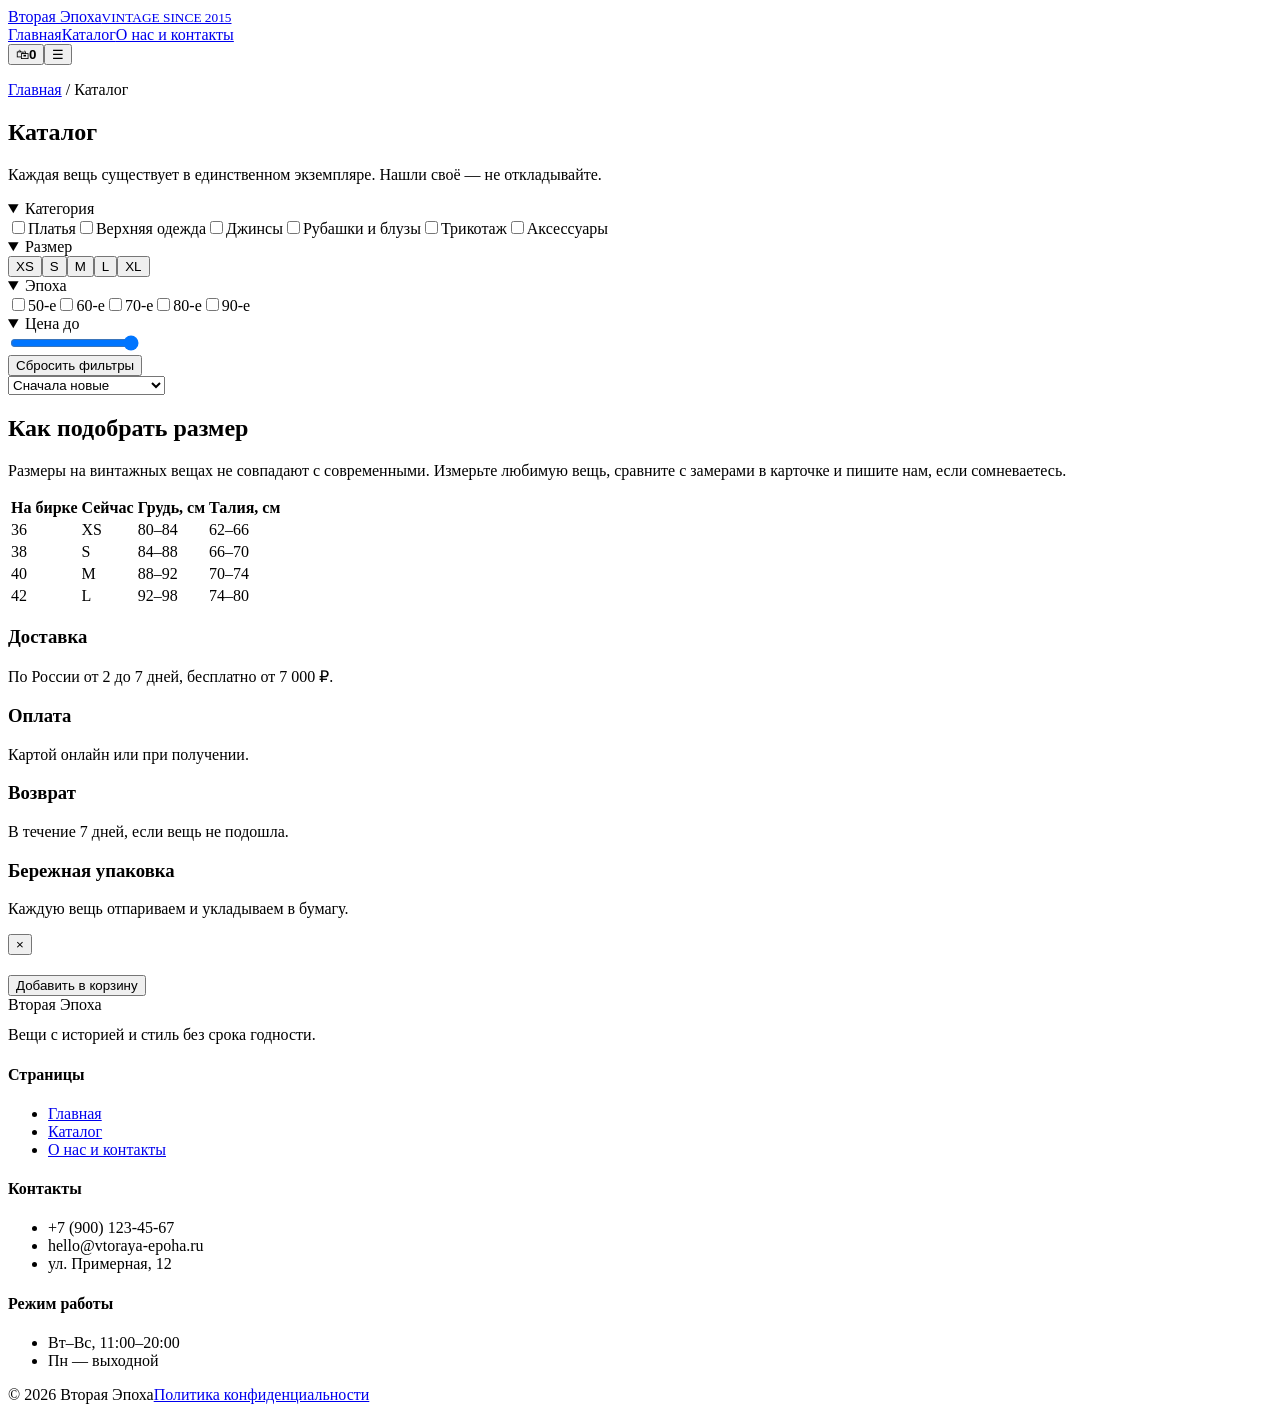
==== Claude/catalog.html @ 3df95a7c "claude" ====
<!DOCTYPE html>
<html lang="ru"><head><meta charset="UTF-8"><meta name="viewport" content="width=device-width, initial-scale=1">
<title>Каталог — Вторая Эпоха</title>
<link rel="preconnect" href="https://fonts.googleapis.com"><link rel="preconnect" href="https://fonts.gstatic.com" crossorigin>
<link href="https://fonts.googleapis.com/css2?family=Inter:wght@400;500;600&family=Playfair+Display:ital,wght@0,400;0,700;1,400&display=swap" rel="stylesheet">
<link rel="stylesheet" href="css/style.css"></head><body>
<header class="header"><div class="container">
<a href="index.html" class="logo">Вторая Эпоха<small>VINTAGE SINCE 2015</small></a>
<nav class="nav" id="nav"><a href="index.html">Главная</a><a href="catalog.html" class="active">Каталог</a><a href="about.html" >О нас и контакты</a></nav>
<div class="tools"><button class="cart" aria-label="Корзина">🛍<b id="cartCount">0</b></button><button class="burger" aria-label="Меню">☰</button></div>
</div></header>
<main>
<section class="page-head"><div class="container"><p class="crumbs"><a href="index.html">Главная</a> / Каталог</p><h1>Каталог</h1>
<p class="lead" style="margin-top:10px">Каждая вещь существует в единственном экземпляре. Нашли своё — не откладывайте.</p></div></section>
<div class="container shop">
<aside class="filters" aria-label="Фильтры">
<details open><summary>Категория</summary>
<label><input type="checkbox" data-cat="Платья">Платья</label><label><input type="checkbox" data-cat="Верхняя одежда">Верхняя одежда</label><label><input type="checkbox" data-cat="Джинсы">Джинсы</label><label><input type="checkbox" data-cat="Рубашки и блузы">Рубашки и блузы</label><label><input type="checkbox" data-cat="Трикотаж">Трикотаж</label><label><input type="checkbox" data-cat="Аксессуары">Аксессуары</label></details>
<details open><summary>Размер</summary><div class="sizes"><button>XS</button><button>S</button><button>M</button><button>L</button><button>XL</button></div></details>
<details open><summary>Эпоха</summary>
<label><input type="checkbox" data-era="1950-е">50-е</label><label><input type="checkbox" data-era="1960-е">60-е</label><label><input type="checkbox" data-era="1970-е">70-е</label><label><input type="checkbox" data-era="1980-е">80-е</label><label><input type="checkbox" data-era="1990-е">90-е</label></details>
<details open><summary>Цена до</summary><input type="range" id="price" min="1000" max="10000" step="100" value="10000"><span id="maxLabel" class="muted"></span></details>
<button class="reset" id="reset">Сбросить фильтры</button></aside>
<div><div class="bar"><span id="count" role="status"></span>
<select id="sort" aria-label="Сортировка"><option value="new">Сначала новые</option><option value="asc">Цена по возрастанию</option><option value="desc">Цена по убыванию</option><option value="pop">Популярные</option></select></div>
<div class="grid g3" id="grid"></div></div></div>

<section class="section alt"><div class="container split"><div><h2>Как подобрать размер</h2><p class="muted">Размеры на винтажных вещах не совпадают с современными. Измерьте любимую вещь, сравните с замерами в карточке и пишите нам, если сомневаетесь.</p></div>
<div class="tbl"><table><thead><tr><th>На бирке</th><th>Сейчас</th><th>Грудь, см</th><th>Талия, см</th></tr></thead><tbody>
<tr><td>36</td><td>XS</td><td>80–84</td><td>62–66</td></tr><tr><td>38</td><td>S</td><td>84–88</td><td>66–70</td></tr><tr><td>40</td><td>M</td><td>88–92</td><td>70–74</td></tr><tr><td>42</td><td>L</td><td>92–98</td><td>74–80</td></tr></tbody></table></div></div></section>

<section class="section"><div class="container"><div class="grid g4">
<div><h3>Доставка</h3><p class="muted">По России от 2 до 7 дней, бесплатно от 7 000 ₽.</p></div>
<div><h3>Оплата</h3><p class="muted">Картой онлайн или при получении.</p></div>
<div><h3>Возврат</h3><p class="muted">В течение 7 дней, если вещь не подошла.</p></div>
<div><h3>Бережная упаковка</h3><p class="muted">Каждую вещь отпариваем и укладываем в бумагу.</p></div></div></div></section>
</main>
<div class="modal" id="modal" role="dialog" aria-modal="true" aria-label="Быстрый просмотр"><div class="modal-box">
<button class="close" aria-label="Закрыть">×</button><div class="ph" id="mPh"></div>
<div class="modal-body"><span class="era" id="mEra"></span><h2 id="mName"></h2><div class="price" id="mPrice"></div><ul id="mList"></ul>
<button class="btn full" id="mAdd">Добавить в корзину</button></div></div></div>
<footer class="footer"><div class="container"><div class="cols">
<div><div class="logo">Вторая Эпоха</div><p style="margin-top:12px;color:var(--line)">Вещи с историей и стиль без срока годности.</p></div>
<div><h4>Страницы</h4><ul><li><a href="index.html">Главная</a></li><li><a href="catalog.html">Каталог</a></li><li><a href="about.html">О нас и контакты</a></li></ul></div>
<div><h4>Контакты</h4><ul><li>+7 (900) 123-45-67</li><li>hello@vtoraya-epoha.ru</li><li>ул. Примерная, 12</li></ul></div>
<div><h4>Режим работы</h4><ul><li>Вт–Вс, 11:00–20:00</li><li>Пн — выходной</li></ul></div>
</div><div class="bottom"><span>© 2026 Вторая Эпоха</span><a href="#">Политика конфиденциальности</a></div></div></footer>
<script src="js/main.js"></script><script src="js/catalog.js"></script></body></html>
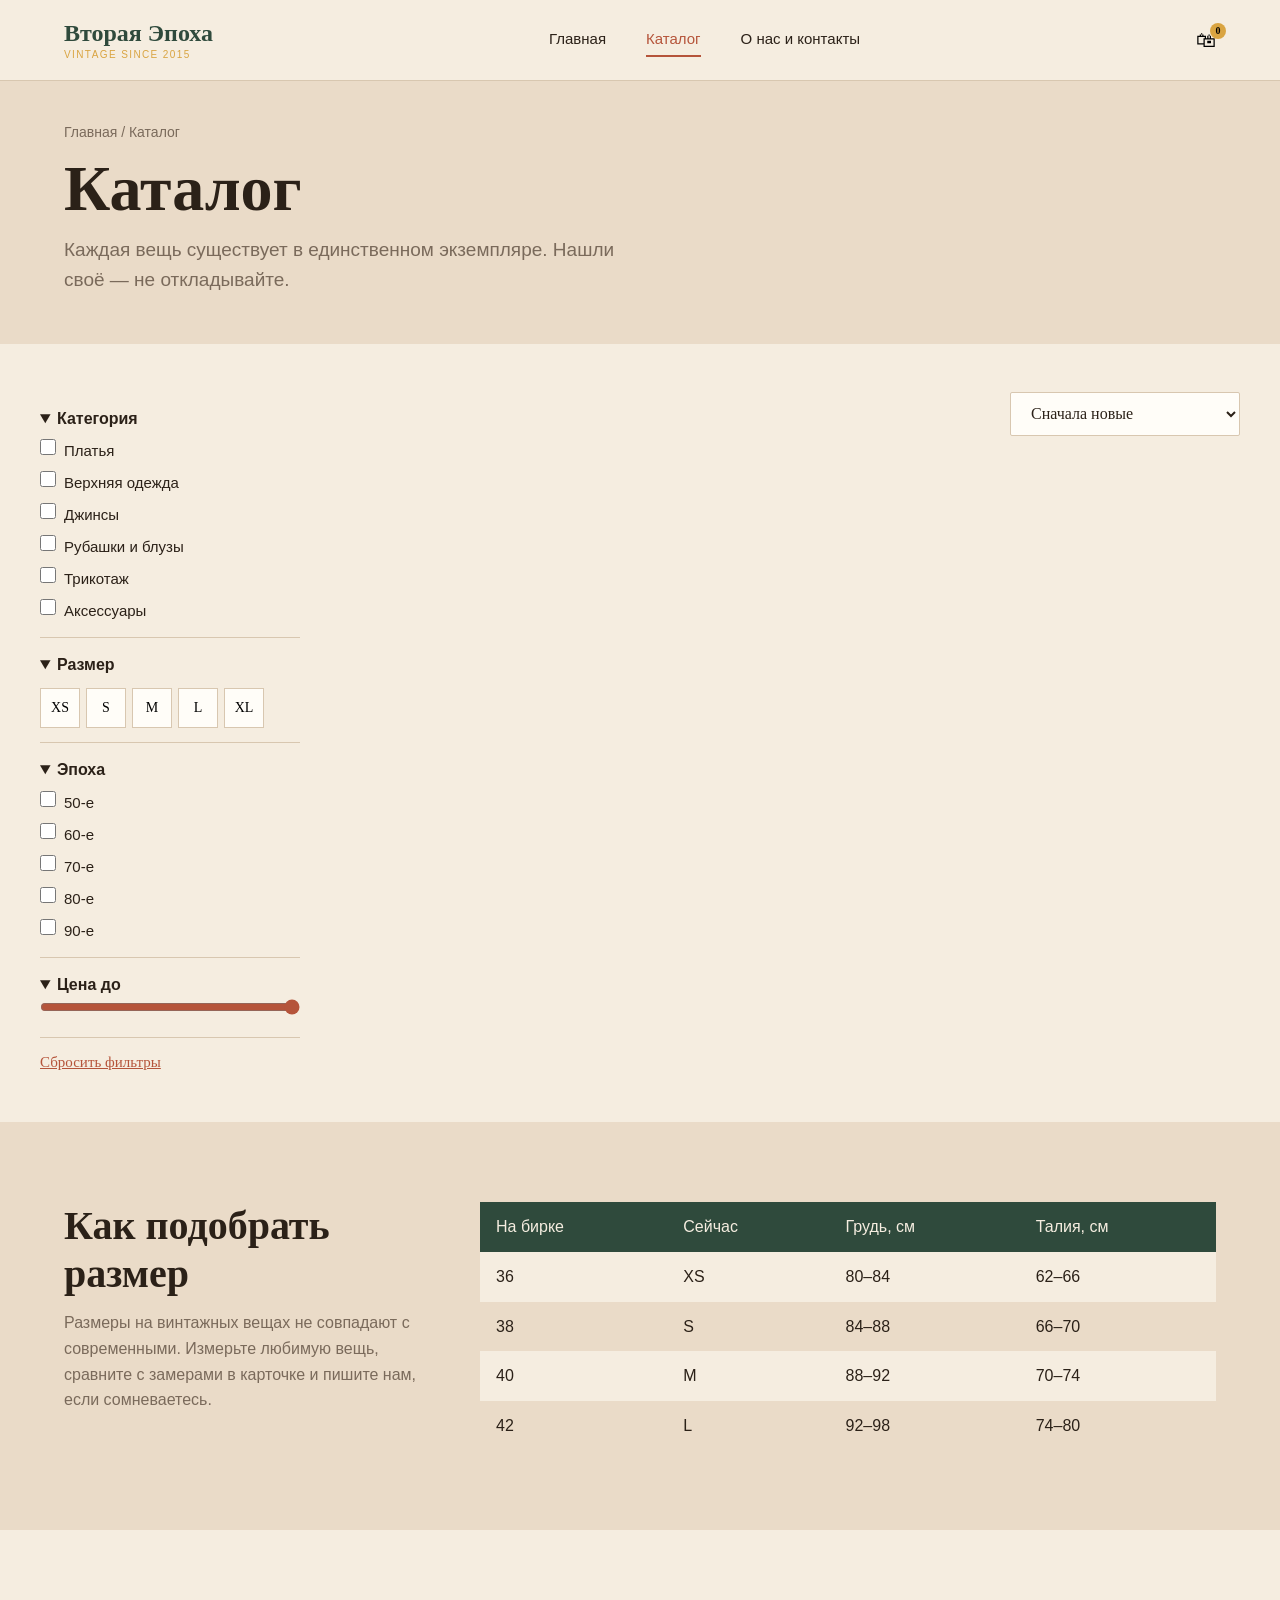
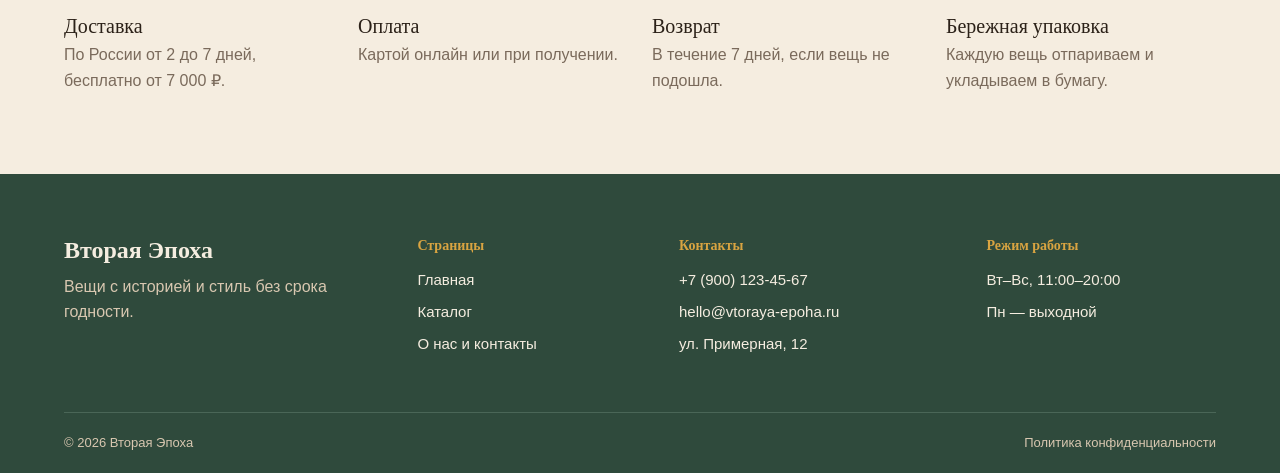
==== commit 9fb5bfaf: "claude" ====
--- a/Claude/catalog.html
+++ b/Claude/catalog.html
@@ -3,7 +3,7 @@
 <title>Каталог — Вторая Эпоха</title>
 <link rel="preconnect" href="https://fonts.googleapis.com"><link rel="preconnect" href="https://fonts.gstatic.com" crossorigin>
 <link href="https://fonts.googleapis.com/css2?family=Inter:wght@400;500;600&family=Playfair+Display:ital,wght@0,400;0,700;1,400&display=swap" rel="stylesheet">
-<link rel="stylesheet" href="css/style.css"></head><body>
+<link rel="stylesheet" href="style.css"></head><body>
 <header class="header"><div class="container">
 <a href="index.html" class="logo">Вторая Эпоха<small>VINTAGE SINCE 2015</small></a>
 <nav class="nav" id="nav"><a href="index.html">Главная</a><a href="catalog.html" class="active">Каталог</a><a href="about.html" >О нас и контакты</a></nav>
--- a/Claude/style.css
+++ b/Claude/style.css
@@ -0,0 +1,134 @@
+:root{--cream:#F5EDE0;--sand:#EADBC8;--milk:#FFFDF8;--terra:#B5543A;--terra-d:#9A432C;--mustard:#D9A441;--green:#2F4A3C;--text:#2B2118;--muted:#7A6A5B;--line:#D8C7B0}
+*{box-sizing:border-box;margin:0;padding:0}
+html{scroll-behavior:smooth}
+body{font:16px/1.6 'Inter',sans-serif;background:var(--cream);color:var(--text)}
+h1,h2,h3,.logo,.price{font-family:'Playfair Display',serif}
+h1{font-size:clamp(36px,5vw,64px);line-height:1.12}
+h2{font-size:clamp(28px,3.4vw,40px);line-height:1.2;margin-bottom:12px}
+h3{font-size:20px;font-weight:400}
+a{color:inherit;text-decoration:none}
+img{max-width:100%}
+:focus-visible{outline:2px solid var(--terra);outline-offset:2px}
+.container{max-width:1200px;margin:0 auto;padding:0 24px}
+.section{padding:80px 0}.alt{background:var(--sand)}.dark{background:var(--green);color:var(--cream)}
+.lead{font-size:19px;color:var(--muted);max-width:560px}
+.center{text-align:center}.center .lead{margin:0 auto}
+.label{font-size:13px;font-weight:500;letter-spacing:.08em;text-transform:uppercase;color:var(--terra)}
+/* buttons */
+.btn{display:inline-block;padding:14px 32px;background:var(--terra);color:var(--milk);border:1.5px solid var(--terra);border-radius:2px;font:500 14px 'Inter',sans-serif;letter-spacing:.06em;text-transform:uppercase;cursor:pointer;transition:.2s}
+.btn:hover{background:var(--terra-d)}
+.btn.ghost{background:transparent;color:var(--terra)}.btn.ghost:hover{background:var(--terra);color:var(--milk)}
+.btn.full{width:100%;text-align:center}
+/* header */
+.header{position:sticky;top:0;z-index:50;background:var(--cream);border-bottom:1px solid var(--line)}
+.header .container{display:flex;align-items:center;justify-content:space-between;height:80px}
+.logo{font-size:24px;font-weight:700;color:var(--green);line-height:1}
+.logo small{display:block;font:500 10px 'Inter',sans-serif;letter-spacing:.14em;color:var(--mustard);margin-top:4px}
+.nav{display:flex;gap:40px}
+.nav a{font-weight:500;font-size:15px;padding:4px 0;border-bottom:2px solid transparent}
+.nav a:hover,.nav a.active{color:var(--terra);border-color:var(--terra)}
+.tools{display:flex;gap:18px;align-items:center}
+.cart{position:relative;background:none;border:0;font-size:20px;cursor:pointer}
+.cart b{position:absolute;top:-6px;right:-10px;min-width:16px;height:16px;border-radius:8px;background:var(--mustard);font:600 10px/16px 'Inter';text-align:center}
+.burger{display:none;background:none;border:0;font-size:26px;cursor:pointer}
+/* placeholders for photos */
+.ph{display:flex;align-items:flex-end;padding:12px;color:rgba(255,255,255,.85);font:italic 15px 'Playfair Display',serif;background:linear-gradient(160deg,var(--c1,#C98F6B),var(--c2,#7A4A36))}
+/* hero */
+.hero .container{display:grid;grid-template-columns:1fr 1fr;gap:48px;align-items:center;min-height:640px}
+.hero h1{margin:14px 0 18px}.hero .btns{display:flex;gap:14px;flex-wrap:wrap;margin:28px 0 20px}
+.hero small{color:var(--muted)}
+.hero-img{position:relative;height:560px}
+.hero-img:before{content:"";position:absolute;inset:24px -24px -24px 24px;background:var(--sand)}
+.hero-img .ph{position:relative;height:100%;--c1:#D9A441;--c2:#B5543A}
+.stamp{position:absolute;left:-30px;bottom:50px;width:96px;height:96px;border-radius:50%;background:var(--mustard);display:grid;place-items:center;text-align:center;font:600 12px/1.2 'Inter';padding:12px;transform:rotate(-10deg)}
+/* grids */
+.grid{display:grid;gap:24px}.g3{grid-template-columns:repeat(3,1fr)}.g4{grid-template-columns:repeat(4,1fr)}
+.cat{height:300px;position:relative;display:flex;align-items:flex-end;padding:0;overflow:hidden}
+.cat span{width:100%;padding:60px 20px 18px;background:linear-gradient(transparent,rgba(43,33,24,.75));font-size:24px;color:#fff}
+.head-row{display:flex;justify-content:space-between;align-items:end;margin-bottom:32px;gap:16px}
+.link{color:var(--terra);font-weight:500}
+/* product card */
+.card{background:var(--milk);border:1px solid var(--line);position:relative;display:flex;flex-direction:column}
+.card .ph{aspect-ratio:3/4}
+.card .info{padding:14px 16px 18px;display:flex;flex-direction:column;gap:2px;flex:1}
+.era{font-size:12px;font-weight:500;letter-spacing:.08em;color:#B7861F;text-transform:uppercase}
+.card .name{font-weight:500}.card .size{font-size:14px;color:var(--muted)}
+.price{font-size:20px;margin:6px 0 10px}
+.tag{position:absolute;top:12px;left:0;z-index:2;background:var(--mustard);padding:3px 14px 3px 10px;font:600 12px 'Inter';clip-path:polygon(0 0,100% 0,90% 100%,0 100%)}
+.card.sold .ph{opacity:.5}.card.sold .tag{background:var(--muted);color:#fff}
+.card .btn{padding:10px;font-size:13px;margin-top:auto;text-align:center}
+.fav{position:absolute;top:10px;right:10px;z-index:2;background:var(--milk);border:0;width:34px;height:34px;border-radius:50%;cursor:pointer;font-size:16px}
+.fav.on{color:var(--terra)}
+.quick{margin-top:6px;background:none;border:0;color:var(--muted);text-decoration:underline;cursor:pointer;font:14px 'Inter'}
+/* features / reviews */
+.split{display:grid;grid-template-columns:1fr 2fr;gap:48px}
+.feat{display:grid;grid-template-columns:1fr 1fr;gap:32px}
+.feat .ic{font-size:32px;color:var(--terra)}.feat h3{margin:6px 0}.feat p,.muted{color:var(--muted)}
+.review{background:#3A5A49;padding:28px}.review q{display:block;quotes:none;margin:8px 0 18px}
+.review .mark{font:64px/0.6 'Playfair Display';color:var(--mustard)}
+.review .who{display:flex;align-items:center;gap:12px;font-size:14px}
+.avatar{width:48px;height:48px;border-radius:50%;background:var(--mustard);flex:none}
+.sub{background:var(--milk);border:1px solid var(--line);padding:40px;display:grid;grid-template-columns:1fr 1fr;gap:32px;align-items:center}
+.row{display:flex;gap:10px}
+input,select,textarea{width:100%;height:52px;padding:0 16px;background:var(--milk);border:1px solid var(--line);border-radius:2px;font:16px 'Inter';color:var(--text)}
+textarea{height:140px;padding:14px 16px;resize:vertical}
+input:focus,select:focus,textarea:focus{outline:0;border-color:var(--terra)}
+.hint{font-size:13px;color:var(--muted);margin-top:8px}
+.msg{margin-top:10px;font-size:14px;min-height:20px}.msg.err{color:#B3261E}.msg.ok{color:#2F6B3C}
+/* footer */
+.footer{background:var(--green);color:var(--cream);padding:64px 0 0}
+.footer .cols{display:grid;grid-template-columns:1.4fr 1fr 1.2fr 1fr;gap:32px}
+.footer h4{font:600 14px 'Inter';margin-bottom:14px;color:var(--mustard)}
+.footer li{list-style:none;margin-bottom:8px;font-size:15px}.footer a:hover{color:var(--mustard)}
+.footer .logo{color:var(--cream)}
+.footer .bottom{margin-top:48px;border-top:1px solid #4A6657;padding:20px 0;display:flex;justify-content:space-between;font-size:13px;color:var(--line)}
+/* catalog */
+.page-head{background:var(--sand);padding:40px 0 48px}.crumbs{font-size:14px;color:var(--muted);margin-bottom:10px}
+.shop{display:grid;grid-template-columns:260px 1fr;gap:32px;padding:48px 0}
+.filters details{border-bottom:1px solid var(--line);padding:14px 0}
+.filters summary{font-weight:600;cursor:pointer}
+.filters label{display:flex;gap:8px;margin-top:8px;font-size:15px;cursor:pointer}
+.filters input[type=checkbox]{width:16px;height:16px;accent-color:var(--terra)}
+.filters input[type=range]{height:auto;padding:0;accent-color:var(--terra);border:0;background:none}
+.sizes{display:flex;gap:6px;flex-wrap:wrap;margin-top:10px}
+.sizes button{width:40px;height:40px;background:var(--milk);border:1px solid var(--line);cursor:pointer;font:14px 'Inter'}
+.sizes button.on{background:var(--terra);color:#fff;border-color:var(--terra)}
+.reset{margin-top:16px;background:none;border:0;color:var(--terra);cursor:pointer;text-decoration:underline;font:15px 'Inter'}
+.bar{display:flex;justify-content:space-between;align-items:center;margin-bottom:20px;gap:16px}
+.bar select{width:230px;height:44px}
+.empty{grid-column:1/-1;padding:48px;text-align:center;color:var(--muted)}
+.modal{position:fixed;inset:0;background:rgba(43,33,24,.6);display:none;place-items:center;z-index:100;padding:16px}
+.modal.open{display:grid}
+.modal-box{background:var(--milk);max-width:900px;width:100%;display:grid;grid-template-columns:1fr 1fr;position:relative;max-height:92vh;overflow:auto}
+.modal-box .ph{min-height:420px}.modal-body{padding:36px}
+.modal-body h2{font-size:30px;margin:6px 0}.modal-body ul{margin:14px 0 20px;padding-left:18px;color:var(--muted)}
+.close{position:absolute;top:10px;right:14px;background:none;border:0;font-size:30px;cursor:pointer;z-index:3}
+table{width:100%;border-collapse:collapse}
+th{background:var(--green);color:var(--cream);text-align:left;font-weight:500}
+th,td{padding:12px 16px}tbody tr:nth-child(odd){background:var(--cream)}tbody tr:nth-child(even){background:var(--sand)}
+.tbl{overflow-x:auto}
+.toast{position:fixed;bottom:24px;left:50%;transform:translate(-50%,80px);background:var(--text);color:var(--cream);padding:12px 22px;transition:.3s;z-index:200;opacity:0}
+.toast.show{transform:translate(-50%,0);opacity:1}
+/* about */
+.steps{display:grid;grid-template-columns:repeat(4,1fr);gap:24px;margin-top:40px}
+.step .n{width:44px;height:44px;border-radius:50%;background:var(--terra);color:#fff;display:grid;place-items:center;font:600 18px 'Playfair Display';margin-bottom:14px}
+.step .ph{height:140px;margin-top:14px}
+.values .big{font:700 40px 'Playfair Display';color:var(--mustard);margin-bottom:6px}
+.faq details{border-bottom:1px solid var(--line);padding:18px 0}
+.faq summary{font-weight:500;font-size:18px;cursor:pointer;list-style:none;display:flex;justify-content:space-between}
+.faq summary::after{content:"+";color:var(--terra);font-size:24px;line-height:1}
+.faq details[open] summary::after{content:"–"}.faq p{margin-top:10px;color:var(--muted)}
+.contact{background:var(--milk);border:1px solid var(--line);display:grid;grid-template-columns:5fr 7fr;gap:40px;padding:40px}
+.contact ul{list-style:none;margin:18px 0}.contact li{margin-bottom:10px}
+form .field{margin-bottom:14px}
+.map{height:360px;background:repeating-linear-gradient(45deg,#E3D8C7,#E3D8C7 14px,#DDD0BC 14px,#DDD0BC 28px);display:grid;place-items:center;text-align:center}
+.map div{background:var(--milk);border-left:4px solid var(--terra);padding:14px 20px}
+@media(max-width:900px){
+.nav{display:none;position:absolute;top:80px;left:0;right:0;background:var(--cream);flex-direction:column;gap:0;padding:12px 24px;border-bottom:1px solid var(--line)}
+.nav.open{display:flex}.nav a{padding:12px 0}.burger{display:block}
+.hero .container,.split,.sub,.contact,.shop,.modal-box{grid-template-columns:1fr}
+.hero-img{height:420px;margin-right:24px}.g3,.g4,.steps,.footer .cols{grid-template-columns:1fr 1fr}
+.feat{grid-template-columns:1fr}.filters{order:2}.section{padding:56px 0}
+.footer .bottom{flex-direction:column;gap:6px}}
+@media(max-width:560px){.g3,.g4,.steps,.footer .cols{grid-template-columns:1fr}.row{flex-direction:column}}
+@media(prefers-reduced-motion:reduce){*{transition:none!important;scroll-behavior:auto!important}}
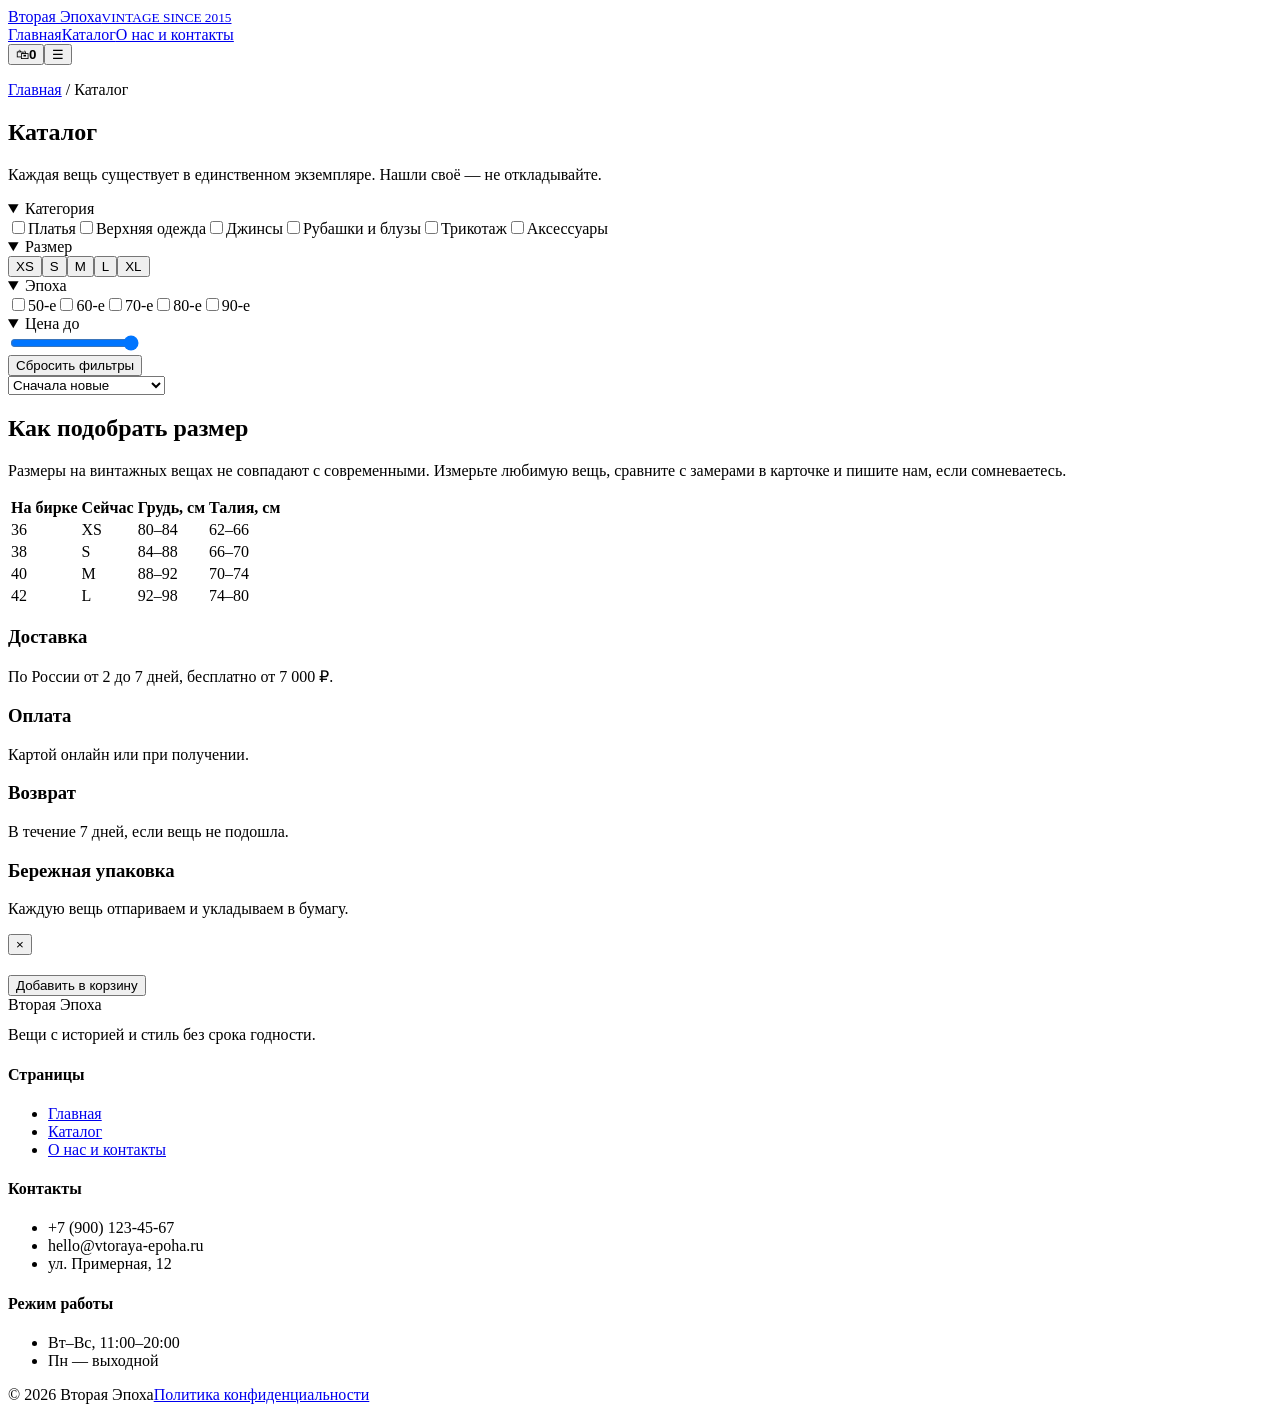
==== commit cf3712fe: "summary" ====
--- a/Claude/catalog.html
+++ b/Claude/catalog.html
@@ -3,7 +3,7 @@
 <title>Каталог — Вторая Эпоха</title>
 <link rel="preconnect" href="https://fonts.googleapis.com"><link rel="preconnect" href="https://fonts.gstatic.com" crossorigin>
 <link href="https://fonts.googleapis.com/css2?family=Inter:wght@400;500;600&family=Playfair+Display:ital,wght@0,400;0,700;1,400&display=swap" rel="stylesheet">
-<link rel="stylesheet" href="style.css"></head><body>
+<link rel="stylesheet" href="css/style.css"></head><body>
 <header class="header"><div class="container">
 <a href="index.html" class="logo">Вторая Эпоха<small>VINTAGE SINCE 2015</small></a>
 <nav class="nav" id="nav"><a href="index.html">Главная</a><a href="catalog.html" class="active">Каталог</a><a href="about.html" >О нас и контакты</a></nav>
